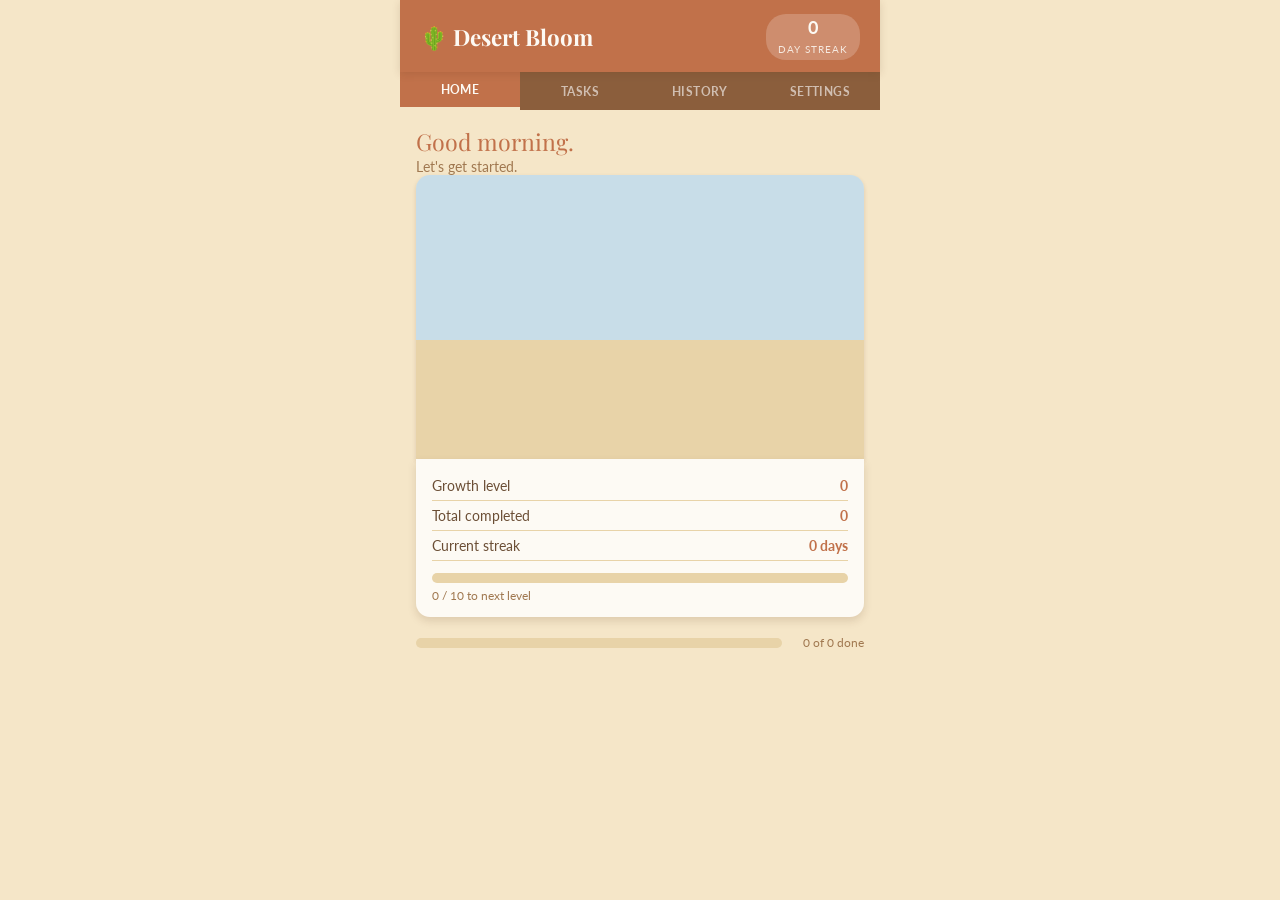
==== index.html @ 65ced4d3 "Add files via upload" ====
<!DOCTYPE html>
<html lang="en">
<head>
  <meta charset="UTF-8" />
  <meta name="viewport" content="width=device-width, initial-scale=1.0" />
  <title>Desert Bloom</title>
  <link rel="stylesheet" href="style.css" />
  <link href="https://fonts.googleapis.com/css2?family=Playfair+Display:wght@400;700&family=Lato:wght@300;400;700&display=swap" rel="stylesheet" />
</head>
<body>

  <!-- NOTIFICATION SETUP MODAL (first visit only) -->
  <div id="notif-modal" class="modal-overlay hidden">
    <div class="modal-box">
      <div class="modal-icon">🌵</div>
      <h2>Daily reminders?</h2>
      <p>Get a nudge when it's time to check in. You can change this anytime in Settings.</p>
      <div class="modal-time-row">
        <label for="modal-notif-time">Remind me at</label>
        <input type="time" id="modal-notif-time" value="08:00" />
      </div>
      <button class="btn-primary btn-full" id="notif-allow-btn">Turn on reminders</button>
      <button class="btn-ghost btn-full" id="notif-skip-btn">Skip for now</button>
    </div>
  </div>

  <!-- EDIT TASK DRAWER -->
  <div id="edit-overlay" class="modal-overlay hidden">
    <div class="modal-box">
      <h2>Edit Task</h2>
      <input type="hidden" id="edit-task-id" />
      <label class="field-label" for="edit-task-name">Task name</label>
      <input type="text" id="edit-task-name" maxlength="80" placeholder="Task name…" />
      <label class="field-label" for="edit-task-time">Time (optional)</label>
      <input type="time" id="edit-task-time" />
      <label class="field-label" for="edit-task-repeat">Repeat</label>
      <select id="edit-task-repeat">
        <option value="daily">Daily</option>
        <option value="weekly">Weekly</option>
        <option value="once">One-time</option>
      </select>
      <div class="modal-actions">
        <button class="btn-primary" id="edit-save-btn">Save</button>
        <button class="btn-ghost" id="edit-cancel-btn">Cancel</button>
        <button class="btn-danger" id="edit-delete-btn">Delete task</button>
      </div>
    </div>
  </div>

  <!-- HEADER -->
  <header class="app-header">
    <div class="header-inner">
      <h1 class="app-title">🌵 Desert Bloom</h1>
      <div class="streak-badge">
        <span id="streak-count">0</span>
        <span class="streak-label">day streak</span>
      </div>
    </div>
  </header>

  <!-- TABS -->
  <nav class="tab-bar">
    <button class="tab-btn active" data-tab="home">Home</button>
    <button class="tab-btn" data-tab="tasks">Tasks</button>
    <button class="tab-btn" data-tab="history">History</button>
    <button class="tab-btn" data-tab="settings">Settings</button>
  </nav>

  <main class="app-main">

    <!-- HOME -->
    <section id="tab-home" class="tab-panel active">
      <div class="home-greeting-block">
        <p id="greeting-text" class="home-greeting-text">Good morning.</p>
        <p class="home-subtext" id="home-subtext">Let's get started.</p>
      </div>

      <div class="desert-scene">
        <canvas id="main-cactus" width="300" height="260"></canvas>
      </div>
      <div class="desert-stats-inline">
        <div class="stat-row">
          <span class="stat-label">Growth level</span>
          <span class="stat-val" id="growth-level">0</span>
        </div>
        <div class="stat-row">
          <span class="stat-label">Total completed</span>
          <span class="stat-val" id="total-completed">0</span>
        </div>
        <div class="stat-row">
          <span class="stat-label">Current streak</span>
          <span class="stat-val" id="desert-streak">0 days</span>
        </div>
        <div class="progress-wrap">
          <div class="progress-bar-bg">
            <div class="progress-bar-fill" id="growth-bar"></div>
          </div>
          <p class="progress-label" id="progress-label">0 / 10 to next level</p>
        </div>
      </div>

      <div class="today-progress-wrap">
        <div class="today-progress-bar-bg">
          <div class="today-progress-bar-fill" id="today-progress-fill"></div>
        </div>
        <span class="today-progress-label" id="today-progress-label">0 of 0 done</span>
      </div>
      <ul id="home-task-list" class="checklist"></ul>
      <div id="all-done-banner" class="all-done-banner hidden">
        <span class="all-done-icon">🌸</span>
        <p class="all-done-text">All done for today!</p>
        <p class="all-done-sub">Your cactus is happy.</p>
      </div>
    </section>

    <!-- TASKS -->
    <section id="tab-tasks" class="tab-panel">
      <div class="add-task-form">
        <h2 class="section-title">Add a Task</h2>
        <input type="text" id="task-name-input" placeholder="Task name…" maxlength="80" />
        <div class="form-row">
          <input type="time" id="task-time-input" />
          <select id="task-repeat-input">
            <option value="daily">Daily</option>
            <option value="weekly">Weekly</option>
            <option value="once">One-time</option>
          </select>
        </div>
        <button class="btn-primary btn-full" id="add-task-btn">+ Add Task</button>
      </div>
      <h2 class="section-title">All Tasks <span class="section-hint">Tap a task to edit it</span></h2>
      <ul id="all-task-list" class="task-list"></ul>
    </section>

    <!-- HISTORY -->
    <section id="tab-history" class="tab-panel">
      <div class="section-header-row">
        <h2 class="section-title" style="margin:0;">Completion History</h2>
        <button class="btn-ghost btn-sm" id="clear-history-btn">Clear all</button>
      </div>
      <p class="history-note">Most recent first. Tap an entry to remove it.</p>
      <ul id="history-list" class="history-list"></ul>
    </section>

    <!-- SETTINGS -->
    <section id="tab-settings" class="tab-panel">

      <h2 class="section-title">Reminders</h2>
      <div class="settings-card">
        <div class="settings-row">
          <div>
            <div class="settings-label">Daily reminder</div>
            <div class="settings-hint" id="notif-status-text">Not set up</div>
          </div>
          <label class="toggle">
            <input type="checkbox" id="notif-toggle" />
            <span class="toggle-slider"></span>
          </label>
        </div>
        <div class="settings-row" id="notif-time-row" style="display:none;">
          <label class="settings-label" for="notif-time-input">Reminder time</label>
          <input type="time" id="notif-time-input" value="08:00" class="time-input-small" />
        </div>
        <button class="btn-secondary btn-full" id="test-notif-btn" style="display:none;">Send a test notification</button>
      </div>

      <h2 class="section-title">Data</h2>
      <div class="settings-card">
        <button class="btn-danger btn-full" id="reset-btn">Reset all data</button>
        <p class="settings-hint" style="margin-top:8px;">Clears all tasks, history, and your streak. Can't be undone.</p>
      </div>

    </section>

  </main>

  <div id="toast" class="toast hidden"></div>
  <script src="app.js"></script>
</body>
</html>
---- style.css ----
/* =============================================
   DESERT BLOOM — style.css
   ============================================= */

:root {
  --sand:        #F5E6C8;
  --sand-dark:   #E8D3A8;
  --terra:       #C1714A;
  --terra-light: #D9906A;
  --clay:        #8B5E3C;
  --sage:        #7A9E7E;
  --sage-dark:   #4E7A52;
  --sky:         #C8DDE8;
  --sky-dark:    #A3C0D0;
  --text-dark:   #3A2A1A;
  --text-mid:    #6B4E35;
  --text-light:  #A07850;
  --white:       #FDFAF4;
  --shadow:      rgba(90, 50, 20, 0.15);
  --radius:      14px;
  --radius-sm:   8px;
  --font-display: 'Playfair Display', Georgia, serif;
  --font-body:    'Lato', sans-serif;
}

*, *::before, *::after { box-sizing: border-box; margin: 0; padding: 0; }
html { font-size: 16px; }
body {
  font-family: var(--font-body);
  background: var(--sand);
  color: var(--text-dark);
  min-height: 100vh;
  max-width: 480px;
  margin: 0 auto;
}

/* ── MODAL / DRAWER OVERLAY ── */
.modal-overlay {
  position: fixed;
  inset: 0;
  background: rgba(58, 42, 26, 0.55);
  z-index: 500;
  display: flex;
  align-items: center;
  justify-content: center;
  padding: 24px;
}
.modal-overlay.hidden { display: none; }
.modal-box {
  background: var(--white);
  border-radius: var(--radius);
  padding: 24px 20px;
  max-width: 380px;
  width: 100%;
  box-shadow: 0 8px 32px rgba(90,50,20,0.25);
}
.modal-box h2 {
  font-family: var(--font-display);
  font-size: 1.2rem;
  color: var(--clay);
  margin-bottom: 16px;
  text-align: center;
}
.modal-icon { font-size: 2.4rem; margin-bottom: 10px; text-align: center; }
.modal-box > p {
  font-size: 0.88rem;
  color: var(--text-mid);
  margin-bottom: 18px;
  line-height: 1.5;
  text-align: center;
}
.modal-time-row {
  display: flex;
  align-items: center;
  justify-content: center;
  gap: 12px;
  margin-bottom: 18px;
}
.modal-time-row label { font-size: 0.9rem; color: var(--text-mid); }
.modal-time-row input[type="time"],
.modal-box input[type="text"],
.modal-box input[type="time"],
.modal-box select {
  width: 100%;
  padding: 10px 12px;
  border: 1.5px solid var(--sand-dark);
  border-radius: var(--radius-sm);
  font-family: var(--font-body);
  font-size: 0.95rem;
  background: var(--sand);
  color: var(--text-dark);
  outline: none;
  margin-bottom: 12px;
  display: block;
}
.modal-time-row input[type="time"] {
  width: auto;
  margin-bottom: 0;
  display: inline-block;
}
.modal-box input:focus,
.modal-box select:focus { border-color: var(--terra); }

.field-label {
  display: block;
  font-size: 0.78rem;
  font-weight: 700;
  color: var(--text-mid);
  text-transform: uppercase;
  letter-spacing: 0.5px;
  margin-bottom: 4px;
}
.modal-actions {
  display: flex;
  flex-direction: column;
  gap: 8px;
  margin-top: 4px;
}

/* ── HEADER ── */
.app-header {
  background: var(--terra);
  color: var(--white);
  padding: 14px 20px 12px;
  position: sticky;
  top: 0;
  z-index: 100;
  box-shadow: 0 2px 8px var(--shadow);
}
.header-inner { display: flex; justify-content: space-between; align-items: center; }
.app-title { font-family: var(--font-display); font-size: 1.4rem; font-weight: 700; }
.streak-badge {
  background: rgba(255,255,255,0.2);
  border-radius: 20px;
  padding: 4px 12px;
  text-align: center;
  min-width: 68px;
}
#streak-count { font-size: 1.1rem; font-weight: 700; display: block; line-height: 1.1; }
.streak-label { font-size: 0.62rem; text-transform: uppercase; letter-spacing: 1px; opacity: 0.85; }

/* ── TAB BAR ── */
.tab-bar {
  display: flex;
  background: var(--clay);
  position: sticky;
  top: 58px;
  z-index: 99;
}
.tab-btn {
  flex: 1;
  border: none;
  background: transparent;
  color: rgba(255,255,255,0.6);
  font-family: var(--font-body);
  font-size: 0.75rem;
  font-weight: 700;
  letter-spacing: 0.4px;
  padding: 10px 4px;
  cursor: pointer;
  transition: all 0.15s;
  text-transform: uppercase;
}
.tab-btn.active { color: var(--white); background: var(--terra); border-bottom: 3px solid var(--sand); }

/* ── MAIN ── */
.app-main { padding: 18px 16px 80px; }
.tab-panel { display: none; }
.tab-panel.active { display: block; animation: fadeIn 0.2s ease; }
@keyframes fadeIn { from { opacity: 0; transform: translateY(5px); } to { opacity: 1; transform: none; } }

/* ── SECTION TITLES ── */
.section-title {
  font-family: var(--font-display);
  font-size: 1.1rem;
  color: var(--clay);
  margin-bottom: 12px;
  margin-top: 22px;
}
.section-title:first-child { margin-top: 0; }
.section-hint {
  font-family: var(--font-body);
  font-size: 0.72rem;
  color: var(--text-light);
  font-weight: 400;
  margin-left: 6px;
  font-style: italic;
}
.section-header-row {
  display: flex;
  justify-content: space-between;
  align-items: center;
  margin-bottom: 6px;
  margin-top: 0;
}

/* ── HOME ── */
.home-top-row {
  display: flex;
  justify-content: space-between;
  align-items: center;
  margin-bottom: 16px;
}
.home-greeting-text {
  font-family: var(--font-display);
  font-size: 1.45rem;
  color: var(--terra);
  line-height: 1.2;
}
.home-subtext { font-size: 0.85rem; color: var(--text-light); margin-top: 3px; }

/* ── TODAY PROGRESS BAR ── */
.today-progress-wrap {
  display: flex;
  align-items: center;
  gap: 10px;
  margin-bottom: 18px;
}
.today-progress-bar-bg {
  flex: 1;
  height: 10px;
  background: var(--sand-dark);
  border-radius: 5px;
  overflow: hidden;
}
.today-progress-bar-fill {
  height: 100%;
  background: linear-gradient(90deg, var(--sage), var(--terra-light));
  border-radius: 5px;
  width: 0%;
  transition: width 0.4s ease;
}
.today-progress-label {
  font-size: 0.75rem;
  color: var(--text-light);
  white-space: nowrap;
  min-width: 72px;
  text-align: right;
}

/* ── CHECKLIST (Home) ── */
.checklist {
  list-style: none;
  display: flex;
  flex-direction: column;
  gap: 8px;
  margin-bottom: 16px;
}
.checklist-item {
  background: var(--white);
  border-radius: var(--radius);
  padding: 14px 16px;
  box-shadow: 0 2px 6px var(--shadow);
  display: flex;
  align-items: center;
  gap: 14px;
  border-left: 4px solid var(--sand-dark);
  -webkit-tap-highlight-color: transparent;
  user-select: none;
}
.checklist-item.done { opacity: 0.5; border-left-color: var(--sage); }
.checklist-item.snoozed { border-left-color: var(--sky-dark); opacity: 0.7; }
.check-circle {
  width: 28px;
  height: 28px;
  border-radius: 50%;
  border: 2.5px solid var(--sand-dark);
  flex-shrink: 0;
  display: flex;
  align-items: center;
  justify-content: center;
  transition: background 0.15s, border-color 0.15s;
  cursor: pointer;
}
.checklist-item.done .check-circle { background: var(--sage); border-color: var(--sage); color: white; }
.checklist-item.done .check-circle::after { content: '✓'; font-size: 0.85rem; }
.check-info { flex: 1; min-width: 0; cursor: pointer; }
.check-name {
  font-weight: 700;
  font-size: 0.95rem;
  color: var(--text-dark);
  white-space: nowrap;
  overflow: hidden;
  text-overflow: ellipsis;
}
.checklist-item.done .check-name { text-decoration: line-through; }
.check-meta { font-size: 0.72rem; color: var(--text-light); margin-top: 2px; }
.checklist-btns {
  display: flex;
  flex-direction: column;
  gap: 5px;
  flex-shrink: 0;
}
.snooze-btn {
  border: none;
  background: var(--sky);
  color: var(--text-dark);
  border-radius: 20px;
  padding: 5px 11px;
  font-size: 0.72rem;
  font-weight: 700;
  cursor: pointer;
  white-space: nowrap;
}
.skip-btn {
  border: none;
  background: var(--sand-dark);
  color: var(--text-mid);
  border-radius: 20px;
  padding: 5px 11px;
  font-size: 0.72rem;
  font-weight: 700;
  cursor: pointer;
  white-space: nowrap;
}
.skip-btn:hover { background: #d9c090; }
.checklist-item.snoozed .snooze-btn { background: var(--sand-dark); color: var(--text-mid); }

/* ── ALL DONE BANNER ── */
.all-done-banner { text-align: center; padding: 32px 16px; animation: popIn 0.35s ease; }
.all-done-banner.hidden { display: none; }
@keyframes popIn { from { transform: scale(0.85); opacity: 0; } to { transform: none; opacity: 1; } }
.all-done-icon { font-size: 2.8rem; display: block; margin-bottom: 8px; }
.all-done-text { font-family: var(--font-display); font-size: 1.3rem; color: var(--terra); }
.all-done-sub { font-size: 0.85rem; color: var(--text-light); margin-top: 4px; }

/* ── TASK LIST (Tasks tab) ── */
.task-list { list-style: none; display: flex; flex-direction: column; gap: 10px; }
.task-item {
  background: var(--white);
  border-radius: var(--radius);
  padding: 13px 14px;
  box-shadow: 0 2px 6px var(--shadow);
  display: flex;
  align-items: center;
  gap: 12px;
  border-left: 4px solid var(--sand-dark);
  cursor: pointer;
  transition: transform 0.12s;
  -webkit-tap-highlight-color: transparent;
}
.task-item:active { transform: scale(0.98); }
.task-item.done { opacity: 0.5; border-left-color: var(--sage); }
.task-item.snoozed { border-left-color: var(--sky-dark); opacity: 0.7; }
.task-info { flex: 1; min-width: 0; }
.task-name {
  font-weight: 700;
  font-size: 0.92rem;
  white-space: nowrap;
  overflow: hidden;
  text-overflow: ellipsis;
}
.task-item.done .task-name { text-decoration: line-through; }
.task-meta { font-size: 0.72rem; color: var(--text-light); margin-top: 2px; }
.task-edit-hint {
  font-size: 0.7rem;
  color: var(--text-light);
  flex-shrink: 0;
  padding: 4px 8px;
  background: var(--sand);
  border-radius: 20px;
}

/* ── ADD TASK FORM ── */
.add-task-form {
  background: var(--white);
  border-radius: var(--radius);
  padding: 16px;
  box-shadow: 0 2px 8px var(--shadow);
  margin-bottom: 24px;
}
.add-task-form .section-title { margin-top: 0; }
.add-task-form input[type="text"] {
  width: 100%;
  padding: 10px 12px;
  border: 1.5px solid var(--sand-dark);
  border-radius: var(--radius-sm);
  font-family: var(--font-body);
  font-size: 0.95rem;
  color: var(--text-dark);
  background: var(--sand);
  margin-bottom: 10px;
  outline: none;
}
.add-task-form input:focus, .add-task-form select:focus { border-color: var(--terra); }
.form-row { display: flex; gap: 8px; margin-bottom: 10px; }
.form-row input[type="time"],
.form-row select {
  flex: 1;
  padding: 9px 10px;
  border: 1.5px solid var(--sand-dark);
  border-radius: var(--radius-sm);
  font-family: var(--font-body);
  font-size: 0.88rem;
  color: var(--text-dark);
  background: var(--sand);
  outline: none;
}

/* ── BUTTONS ── */
.btn-primary {
  background: var(--terra);
  color: var(--white);
  border: none;
  border-radius: var(--radius-sm);
  padding: 12px 20px;
  font-family: var(--font-body);
  font-size: 0.92rem;
  font-weight: 700;
  cursor: pointer;
  transition: background 0.15s;
  text-align: center;
}
.btn-primary:hover { background: var(--terra-light); }
.btn-secondary {
  background: var(--sand-dark);
  color: var(--text-dark);
  border: none;
  border-radius: var(--radius-sm);
  padding: 10px 16px;
  font-family: var(--font-body);
  font-size: 0.88rem;
  font-weight: 700;
  cursor: pointer;
}
.btn-ghost {
  background: transparent;
  color: var(--text-mid);
  border: 1.5px solid var(--sand-dark);
  border-radius: var(--radius-sm);
  padding: 10px 16px;
  font-family: var(--font-body);
  font-size: 0.88rem;
  cursor: pointer;
  text-align: center;
}
.btn-ghost:hover { background: var(--sand-dark); }
.btn-sm { padding: 6px 12px; font-size: 0.78rem; }
.btn-danger {
  background: #c0392b;
  color: white;
  border: none;
  border-radius: var(--radius-sm);
  padding: 11px 16px;
  font-family: var(--font-body);
  font-size: 0.88rem;
  font-weight: 700;
  cursor: pointer;
  text-align: center;
}
.btn-full { display: block; width: 100%; margin-bottom: 0; }

/* ── HISTORY ── */
.history-note { font-size: 0.82rem; color: var(--text-light); margin-bottom: 12px; margin-top: 6px; }
.history-list { list-style: none; display: flex; flex-direction: column; gap: 8px; }
.history-item {
  background: var(--white);
  border-radius: var(--radius-sm);
  padding: 10px 14px;
  box-shadow: 0 1px 4px var(--shadow);
  display: flex;
  justify-content: space-between;
  align-items: center;
  cursor: pointer;
  transition: background 0.15s, transform 0.12s;
  -webkit-tap-highlight-color: transparent;
}
.history-item:hover { background: #fef5e8; }
.history-item:active { transform: scale(0.98); }
.history-name { font-size: 0.9rem; font-weight: 700; }
.history-time { font-size: 0.73rem; color: var(--text-light); margin-top: 2px; }
.history-right { display: flex; align-items: center; gap: 8px; flex-shrink: 0; }
.history-badge {
  font-size: 0.65rem;
  font-weight: 700;
  text-transform: uppercase;
  letter-spacing: 0.5px;
  padding: 3px 8px;
  border-radius: 20px;
  background: var(--sage);
  color: var(--white);
}
.history-delete-hint {
  font-size: 0.7rem;
  color: var(--text-light);
  padding: 3px 7px;
  background: var(--sand);
  border-radius: 20px;
}

/* ── SETTINGS ── */
.settings-card {
  background: var(--white);
  border-radius: var(--radius);
  padding: 16px;
  box-shadow: 0 2px 8px var(--shadow);
  margin-bottom: 8px;
}
.settings-row {
  display: flex;
  justify-content: space-between;
  align-items: center;
  padding: 6px 0;
  gap: 12px;
}
.settings-label { font-weight: 700; font-size: 0.9rem; color: var(--text-dark); }
.settings-hint { font-size: 0.78rem; color: var(--text-light); margin-top: 2px; }

/* Toggle */
.toggle { position: relative; display: inline-block; width: 44px; height: 24px; flex-shrink: 0; }
.toggle input { opacity: 0; width: 0; height: 0; }
.toggle-slider {
  position: absolute;
  inset: 0;
  background: var(--sand-dark);
  border-radius: 24px;
  cursor: pointer;
  transition: background 0.2s;
}
.toggle-slider::before {
  content: '';
  position: absolute;
  width: 18px; height: 18px;
  border-radius: 50%;
  background: white;
  top: 3px; left: 3px;
  transition: transform 0.2s;
  box-shadow: 0 1px 3px rgba(0,0,0,0.2);
}
.toggle input:checked + .toggle-slider { background: var(--sage); }
.toggle input:checked + .toggle-slider::before { transform: translateX(20px); }

.time-input-small {
  padding: 7px 10px;
  border: 1.5px solid var(--sand-dark);
  border-radius: var(--radius-sm);
  font-family: var(--font-body);
  font-size: 0.9rem;
  background: var(--sand);
  color: var(--text-dark);
  outline: none;
}
.time-input-small:focus { border-color: var(--terra); }

/* ── DESERT SCENE ── */
.desert-scene {
  display: flex;
  justify-content: center;
  background: linear-gradient(180deg, var(--sky) 0%, var(--sky) 58%, var(--sand-dark) 58%);
  border-radius: var(--radius) var(--radius) 0 0;
  padding: 12px;
  margin-bottom: 0;
  box-shadow: 0 2px 4px var(--shadow);
  min-height: 180px;
  align-items: flex-end;
}
.desert-stats .stat-row {
  display: flex;
  justify-content: space-between;
  padding: 8px 0;
  border-bottom: 1px solid var(--sand-dark);
  font-size: 0.9rem;
}
.desert-stats .stat-row:last-of-type { border-bottom: none; }
.stat-label { color: var(--text-mid); }
.stat-val { font-weight: 700; color: var(--terra); }
.progress-wrap { margin-top: 12px; }
.progress-bar-bg { height: 10px; background: var(--sand-dark); border-radius: 5px; overflow: hidden; }
.progress-bar-fill {
  height: 100%;
  background: linear-gradient(90deg, var(--sage), var(--terra-light));
  border-radius: 5px;
  width: 0%;
  transition: width 0.5s ease;
}
.progress-label { font-size: 0.74rem; color: var(--text-light); margin-top: 5px; }


/* ── DESERT STATS INLINE (Home tab) ── */
.desert-stats-inline {
  background: var(--white);
  border-radius: 0 0 var(--radius) var(--radius);
  padding: 12px 16px 14px;
  box-shadow: 0 4px 8px var(--shadow);
  margin-bottom: 18px;
}
.desert-stats-inline .stat-row {
  display: flex;
  justify-content: space-between;
  padding: 6px 0;
  border-bottom: 1px solid var(--sand-dark);
  font-size: 0.88rem;
}
.desert-stats-inline .stat-row:last-of-type { border-bottom: none; }

/* ── TOAST ── */
.toast {
  position: fixed;
  bottom: 24px;
  left: 50%;
  transform: translateX(-50%);
  background: var(--clay);
  color: var(--white);
  padding: 10px 22px;
  border-radius: 24px;
  font-size: 0.88rem;
  font-weight: 700;
  z-index: 999;
  box-shadow: 0 4px 16px var(--shadow);
  transition: opacity 0.3s;
  white-space: nowrap;
}
.toast.hidden { opacity: 0; pointer-events: none; }

/* ── EMPTY STATE ── */
.empty-state {
  text-align: center;
  color: var(--text-light);
  font-size: 0.88rem;
  padding: 24px 0;
  font-style: italic;
}

::-webkit-scrollbar { width: 4px; }
::-webkit-scrollbar-track { background: var(--sand); }
::-webkit-scrollbar-thumb { background: var(--terra-light); border-radius: 2px; }
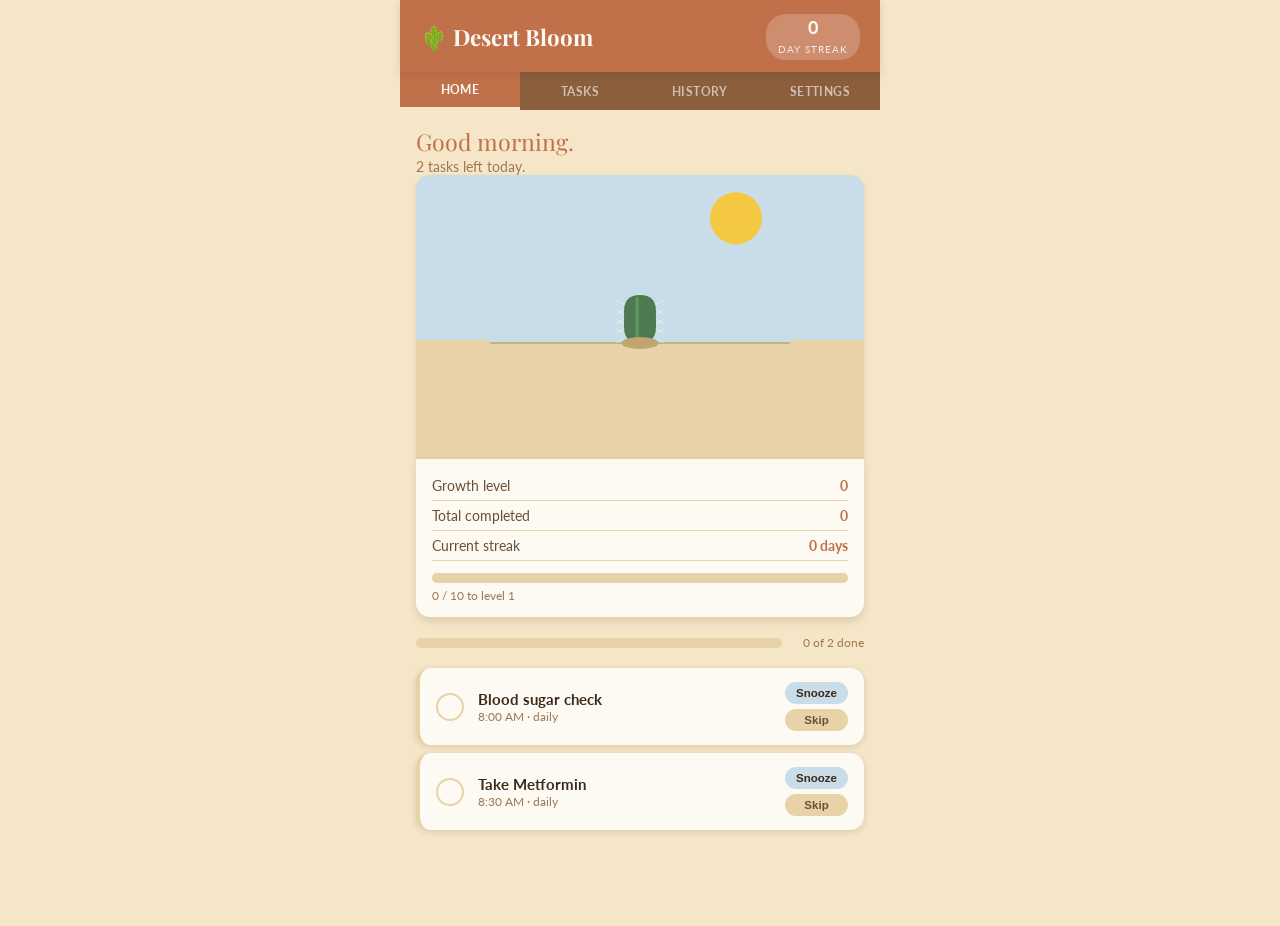
==== commit 8ce0f80f: "Add files via upload" ====
--- a/index.html
+++ b/index.html
@@ -21,6 +21,25 @@
       </div>
       <button class="btn-primary btn-full" id="notif-allow-btn">Turn on reminders</button>
       <button class="btn-ghost btn-full" id="notif-skip-btn">Skip for now</button>
+    </div>
+  </div>
+
+  <!-- BLOOD SUGAR READING MODAL -->
+  <div id="bs-modal" class="modal-overlay hidden">
+    <div class="modal-box">
+      <div class="modal-icon">🩸</div>
+      <h2>Log your reading</h2>
+      <p>Enter your blood sugar level in mg/dL.</p>
+      <input type="hidden" id="bs-task-id" />
+      <div class="bs-input-wrap">
+        <input type="number" id="bs-value-input" min="20" max="600" step="1" placeholder="e.g. 120" />
+        <span class="bs-unit">mg/dL</span>
+      </div>
+      <div class="bs-range-hint">Target range: 70–180 mg/dL</div>
+      <div class="modal-actions">
+        <button class="btn-primary" id="bs-confirm-btn">Log & complete</button>
+        <button class="btn-ghost" id="bs-skip-btn">Complete without logging</button>
+      </div>
     </div>
   </div>
 
@@ -39,6 +58,10 @@
         <option value="weekly">Weekly</option>
         <option value="once">One-time</option>
       </select>
+      <label class="bs-check-label">
+        <input type="checkbox" id="edit-bs-toggle" />
+        <span>Track as blood sugar check 🩸</span>
+      </label>
       <div class="modal-actions">
         <button class="btn-primary" id="edit-save-btn">Save</button>
         <button class="btn-ghost" id="edit-cancel-btn">Cancel</button>
@@ -134,7 +157,27 @@
 
     <!-- HISTORY -->
     <section id="tab-history" class="tab-panel">
-      <div class="section-header-row">
+
+      <!-- BLOOD SUGAR GRAPH CARD -->
+      <h2 class="section-title">Blood Sugar</h2>
+      <div class="bs-graph-card">
+        <div id="bs-summary" class="bs-summary"></div>
+        <div class="bs-period-toggle">
+          <button class="bs-period-btn" data-period="day">Day</button>
+          <button class="bs-period-btn active" data-period="week">Week</button>
+          <button class="bs-period-btn" data-period="month">Month</button>
+        </div>
+        <canvas id="bs-graph-canvas"></canvas>
+        <p id="bs-no-data" class="bs-no-data hidden">No readings yet for this period.<br>Complete a blood sugar check to start tracking.</p>
+        <div class="bs-legend">
+          <span class="bs-legend-item"><span class="bs-dot" style="background:#4E7A52"></span>In range (70–180)</span>
+          <span class="bs-legend-item"><span class="bs-dot" style="background:#e67e22"></span>Low (&lt;70)</span>
+          <span class="bs-legend-item"><span class="bs-dot" style="background:#c0392b"></span>High (&gt;180)</span>
+        </div>
+      </div>
+
+      <!-- COMPLETION HISTORY -->
+      <div class="section-header-row" style="margin-top:24px;">
         <h2 class="section-title" style="margin:0;">Completion History</h2>
         <button class="btn-ghost btn-sm" id="clear-history-btn">Clear all</button>
       </div>
@@ -167,7 +210,7 @@
       <h2 class="section-title">Data</h2>
       <div class="settings-card">
         <button class="btn-danger btn-full" id="reset-btn">Reset all data</button>
-        <p class="settings-hint" style="margin-top:8px;">Clears all tasks, history, and your streak. Can't be undone.</p>
+        <p class="settings-hint" style="margin-top:8px;">Clears all tasks, history, blood sugar data, and your streak. Can't be undone.</p>
       </div>
 
     </section>
--- a/style.css
+++ b/style.css
@@ -624,3 +624,182 @@
 ::-webkit-scrollbar { width: 4px; }
 ::-webkit-scrollbar-track { background: var(--sand); }
 ::-webkit-scrollbar-thumb { background: var(--terra-light); border-radius: 2px; }
+
+
+/* =============================================
+   BLOOD SUGAR GRAPH
+   ============================================= */
+
+/* ── BS INPUT MODAL ── */
+.bs-input-wrap {
+  display: flex;
+  align-items: center;
+  gap: 10px;
+  margin-bottom: 6px;
+}
+.bs-input-wrap input[type="number"] {
+  flex: 1;
+  padding: 12px 14px;
+  border: 2px solid var(--sand-dark);
+  border-radius: var(--radius-sm);
+  font-family: var(--font-body);
+  font-size: 1.3rem;
+  font-weight: 700;
+  background: var(--sand);
+  color: var(--text-dark);
+  outline: none;
+  text-align: center;
+  margin-bottom: 0;
+  width: auto;
+}
+.bs-input-wrap input[type="number"]:focus { border-color: var(--terra); }
+.bs-unit {
+  font-size: 0.88rem;
+  color: var(--text-light);
+  font-weight: 700;
+  flex-shrink: 0;
+}
+.bs-range-hint {
+  font-size: 0.78rem;
+  color: var(--text-light);
+  text-align: center;
+  margin-bottom: 16px;
+}
+
+/* ── BS GRAPH CARD ── */
+.bs-graph-card {
+  background: var(--white);
+  border-radius: var(--radius);
+  padding: 16px;
+  box-shadow: 0 2px 8px var(--shadow);
+  margin-bottom: 8px;
+}
+
+/* ── BS SUMMARY ROW ── */
+.bs-summary {
+  display: flex;
+  gap: 12px;
+  margin-bottom: 14px;
+}
+.bs-stat {
+  flex: 1;
+  background: var(--sand);
+  border-radius: var(--radius-sm);
+  padding: 10px 12px;
+  display: flex;
+  flex-direction: column;
+  gap: 3px;
+}
+.bs-stat-label {
+  font-size: 0.7rem;
+  color: var(--text-light);
+  text-transform: uppercase;
+  letter-spacing: 0.4px;
+  font-weight: 700;
+}
+.bs-stat-val {
+  font-size: 1rem;
+  font-weight: 700;
+  line-height: 1.1;
+}
+.bs-stat-tag {
+  font-size: 0.68rem;
+  font-weight: 700;
+  padding: 2px 7px;
+  border-radius: 10px;
+  align-self: flex-start;
+  margin-top: 2px;
+}
+
+/* ── PERIOD TOGGLE ── */
+.bs-period-toggle {
+  display: flex;
+  gap: 6px;
+  margin-bottom: 12px;
+}
+.bs-period-btn {
+  flex: 1;
+  padding: 7px 0;
+  border: 1.5px solid var(--sand-dark);
+  border-radius: var(--radius-sm);
+  background: transparent;
+  color: var(--text-mid);
+  font-family: var(--font-body);
+  font-size: 0.8rem;
+  font-weight: 700;
+  cursor: pointer;
+  transition: all 0.15s;
+}
+.bs-period-btn.active {
+  background: var(--terra);
+  border-color: var(--terra);
+  color: var(--white);
+}
+.bs-period-btn:not(.active):hover {
+  background: var(--sand-dark);
+}
+
+/* ── GRAPH CANVAS ── */
+#bs-graph-canvas {
+  display: block;
+  width: 100%;
+  border-radius: var(--radius-sm);
+}
+
+/* ── NO DATA STATE ── */
+.bs-no-data {
+  text-align: center;
+  font-size: 0.83rem;
+  color: var(--text-light);
+  font-style: italic;
+  padding: 20px 0 8px;
+  line-height: 1.6;
+}
+.bs-no-data.hidden { display: none; }
+
+/* ── LEGEND ── */
+.bs-legend {
+  display: flex;
+  gap: 14px;
+  flex-wrap: wrap;
+  margin-top: 10px;
+  padding-top: 10px;
+  border-top: 1px solid var(--sand-dark);
+}
+.bs-legend-item {
+  display: flex;
+  align-items: center;
+  gap: 5px;
+  font-size: 0.72rem;
+  color: var(--text-mid);
+}
+.bs-dot {
+  width: 9px;
+  height: 9px;
+  border-radius: 50%;
+  flex-shrink: 0;
+}
+
+/* ── BS TOGGLE IN EDIT DRAWER ── */
+.bs-check-label {
+  display: flex;
+  align-items: center;
+  gap: 10px;
+  padding: 10px 12px;
+  background: var(--sand);
+  border-radius: var(--radius-sm);
+  border: 1.5px solid var(--sand-dark);
+  cursor: pointer;
+  margin-bottom: 12px;
+  font-size: 0.88rem;
+  color: var(--text-mid);
+  user-select: none;
+}
+.bs-check-label input[type="checkbox"] {
+  width: 16px;
+  height: 16px;
+  accent-color: var(--terra);
+  cursor: pointer;
+  margin: 0;
+  flex-shrink: 0;
+}
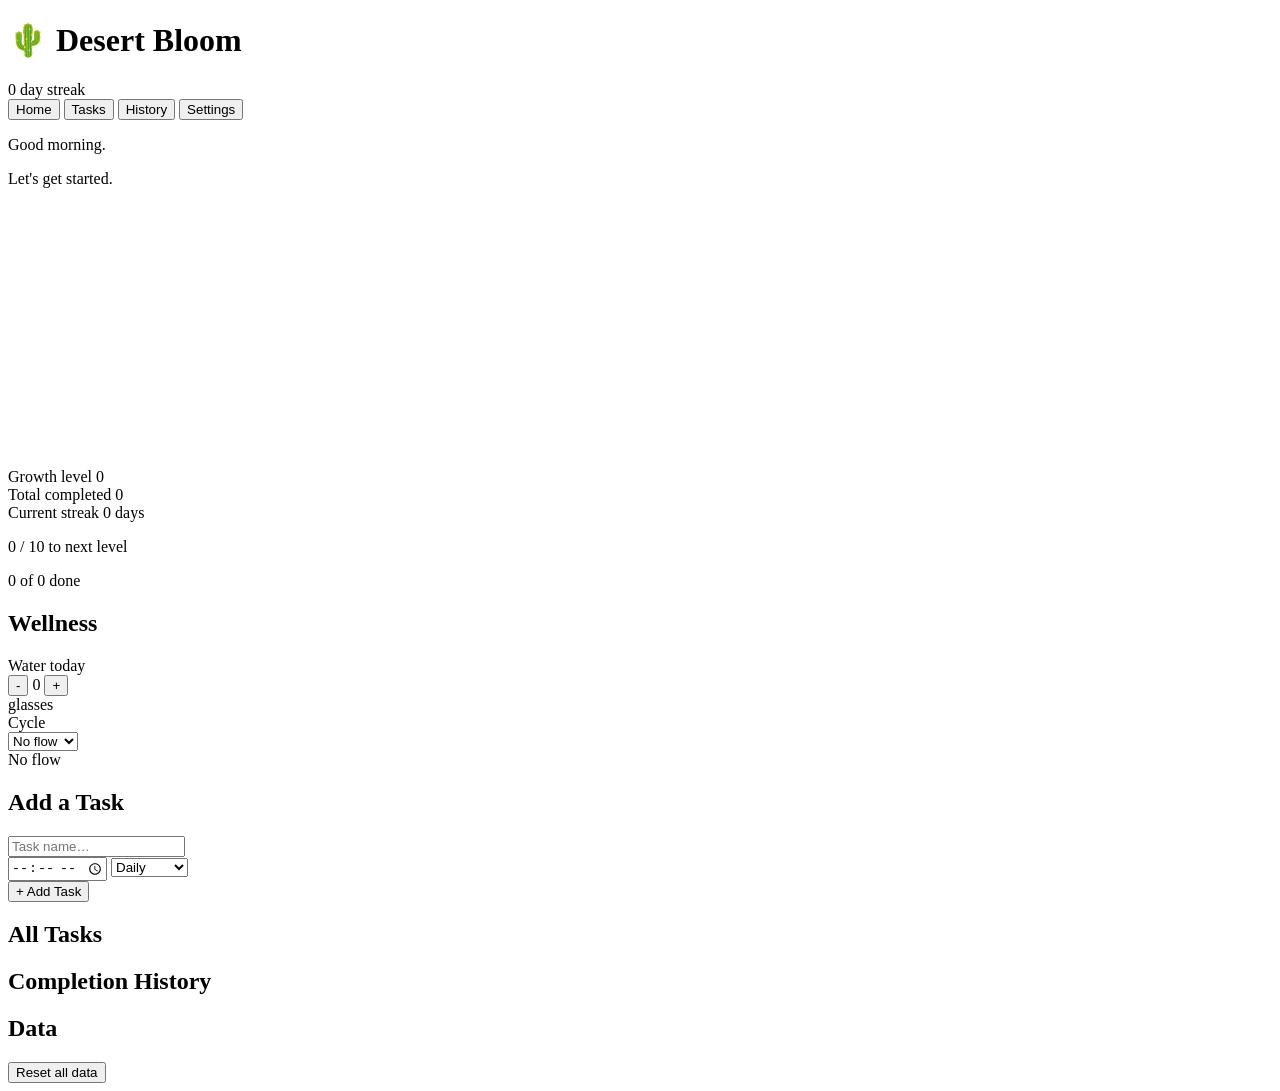
==== commit e7db370f: "Add files via upload" ====
--- a/index.html
+++ b/index.html
@@ -1,223 +1,229 @@
 <!DOCTYPE html>
 <html lang="en">
 <head>
-  <meta charset="UTF-8" />
-  <meta name="viewport" content="width=device-width, initial-scale=1.0" />
-  <title>Desert Bloom</title>
-  <link rel="stylesheet" href="style.css" />
-  <link href="https://fonts.googleapis.com/css2?family=Playfair+Display:wght@400;700&family=Lato:wght@300;400;700&display=swap" rel="stylesheet" />
+<meta charset="UTF-8">
+<meta name="viewport" content="width=device-width, initial-scale=1.0">
+<title>Desert Bloom</title>
+
+<link rel="stylesheet" href="style.css">
+
+<link href="https://fonts.googleapis.com/css2?family=Playfair+Display:wght@400;700&family=Lato:wght@300;400;700&display=swap" rel="stylesheet">
+
 </head>
 <body>
 
-  <!-- NOTIFICATION SETUP MODAL (first visit only) -->
-  <div id="notif-modal" class="modal-overlay hidden">
-    <div class="modal-box">
-      <div class="modal-icon">🌵</div>
-      <h2>Daily reminders?</h2>
-      <p>Get a nudge when it's time to check in. You can change this anytime in Settings.</p>
-      <div class="modal-time-row">
-        <label for="modal-notif-time">Remind me at</label>
-        <input type="time" id="modal-notif-time" value="08:00" />
-      </div>
-      <button class="btn-primary btn-full" id="notif-allow-btn">Turn on reminders</button>
-      <button class="btn-ghost btn-full" id="notif-skip-btn">Skip for now</button>
-    </div>
-  </div>
-
-  <!-- BLOOD SUGAR READING MODAL -->
-  <div id="bs-modal" class="modal-overlay hidden">
-    <div class="modal-box">
-      <div class="modal-icon">🩸</div>
-      <h2>Log your reading</h2>
-      <p>Enter your blood sugar level in mg/dL.</p>
-      <input type="hidden" id="bs-task-id" />
-      <div class="bs-input-wrap">
-        <input type="number" id="bs-value-input" min="20" max="600" step="1" placeholder="e.g. 120" />
-        <span class="bs-unit">mg/dL</span>
-      </div>
-      <div class="bs-range-hint">Target range: 70–180 mg/dL</div>
-      <div class="modal-actions">
-        <button class="btn-primary" id="bs-confirm-btn">Log & complete</button>
-        <button class="btn-ghost" id="bs-skip-btn">Complete without logging</button>
-      </div>
-    </div>
-  </div>
-
-  <!-- EDIT TASK DRAWER -->
-  <div id="edit-overlay" class="modal-overlay hidden">
-    <div class="modal-box">
-      <h2>Edit Task</h2>
-      <input type="hidden" id="edit-task-id" />
-      <label class="field-label" for="edit-task-name">Task name</label>
-      <input type="text" id="edit-task-name" maxlength="80" placeholder="Task name…" />
-      <label class="field-label" for="edit-task-time">Time (optional)</label>
-      <input type="time" id="edit-task-time" />
-      <label class="field-label" for="edit-task-repeat">Repeat</label>
-      <select id="edit-task-repeat">
-        <option value="daily">Daily</option>
-        <option value="weekly">Weekly</option>
-        <option value="once">One-time</option>
-      </select>
-      <label class="bs-check-label">
-        <input type="checkbox" id="edit-bs-toggle" />
-        <span>Track as blood sugar check 🩸</span>
-      </label>
-      <div class="modal-actions">
-        <button class="btn-primary" id="edit-save-btn">Save</button>
-        <button class="btn-ghost" id="edit-cancel-btn">Cancel</button>
-        <button class="btn-danger" id="edit-delete-btn">Delete task</button>
-      </div>
-    </div>
-  </div>
-
-  <!-- HEADER -->
-  <header class="app-header">
-    <div class="header-inner">
-      <h1 class="app-title">🌵 Desert Bloom</h1>
-      <div class="streak-badge">
-        <span id="streak-count">0</span>
-        <span class="streak-label">day streak</span>
-      </div>
-    </div>
-  </header>
-
-  <!-- TABS -->
-  <nav class="tab-bar">
-    <button class="tab-btn active" data-tab="home">Home</button>
-    <button class="tab-btn" data-tab="tasks">Tasks</button>
-    <button class="tab-btn" data-tab="history">History</button>
-    <button class="tab-btn" data-tab="settings">Settings</button>
-  </nav>
-
-  <main class="app-main">
-
-    <!-- HOME -->
-    <section id="tab-home" class="tab-panel active">
-      <div class="home-greeting-block">
-        <p id="greeting-text" class="home-greeting-text">Good morning.</p>
-        <p class="home-subtext" id="home-subtext">Let's get started.</p>
-      </div>
-
-      <div class="desert-scene">
-        <canvas id="main-cactus" width="300" height="260"></canvas>
-      </div>
-      <div class="desert-stats-inline">
-        <div class="stat-row">
-          <span class="stat-label">Growth level</span>
-          <span class="stat-val" id="growth-level">0</span>
-        </div>
-        <div class="stat-row">
-          <span class="stat-label">Total completed</span>
-          <span class="stat-val" id="total-completed">0</span>
-        </div>
-        <div class="stat-row">
-          <span class="stat-label">Current streak</span>
-          <span class="stat-val" id="desert-streak">0 days</span>
-        </div>
-        <div class="progress-wrap">
-          <div class="progress-bar-bg">
-            <div class="progress-bar-fill" id="growth-bar"></div>
-          </div>
-          <p class="progress-label" id="progress-label">0 / 10 to next level</p>
-        </div>
-      </div>
-
-      <div class="today-progress-wrap">
-        <div class="today-progress-bar-bg">
-          <div class="today-progress-bar-fill" id="today-progress-fill"></div>
-        </div>
-        <span class="today-progress-label" id="today-progress-label">0 of 0 done</span>
-      </div>
-      <ul id="home-task-list" class="checklist"></ul>
-      <div id="all-done-banner" class="all-done-banner hidden">
-        <span class="all-done-icon">🌸</span>
-        <p class="all-done-text">All done for today!</p>
-        <p class="all-done-sub">Your cactus is happy.</p>
-      </div>
-    </section>
-
-    <!-- TASKS -->
-    <section id="tab-tasks" class="tab-panel">
-      <div class="add-task-form">
-        <h2 class="section-title">Add a Task</h2>
-        <input type="text" id="task-name-input" placeholder="Task name…" maxlength="80" />
-        <div class="form-row">
-          <input type="time" id="task-time-input" />
-          <select id="task-repeat-input">
-            <option value="daily">Daily</option>
-            <option value="weekly">Weekly</option>
-            <option value="once">One-time</option>
-          </select>
-        </div>
-        <button class="btn-primary btn-full" id="add-task-btn">+ Add Task</button>
-      </div>
-      <h2 class="section-title">All Tasks <span class="section-hint">Tap a task to edit it</span></h2>
-      <ul id="all-task-list" class="task-list"></ul>
-    </section>
-
-    <!-- HISTORY -->
-    <section id="tab-history" class="tab-panel">
-
-      <!-- BLOOD SUGAR GRAPH CARD -->
-      <h2 class="section-title">Blood Sugar</h2>
-      <div class="bs-graph-card">
-        <div id="bs-summary" class="bs-summary"></div>
-        <div class="bs-period-toggle">
-          <button class="bs-period-btn" data-period="day">Day</button>
-          <button class="bs-period-btn active" data-period="week">Week</button>
-          <button class="bs-period-btn" data-period="month">Month</button>
-        </div>
-        <canvas id="bs-graph-canvas"></canvas>
-        <p id="bs-no-data" class="bs-no-data hidden">No readings yet for this period.<br>Complete a blood sugar check to start tracking.</p>
-        <div class="bs-legend">
-          <span class="bs-legend-item"><span class="bs-dot" style="background:#4E7A52"></span>In range (70–180)</span>
-          <span class="bs-legend-item"><span class="bs-dot" style="background:#e67e22"></span>Low (&lt;70)</span>
-          <span class="bs-legend-item"><span class="bs-dot" style="background:#c0392b"></span>High (&gt;180)</span>
-        </div>
-      </div>
-
-      <!-- COMPLETION HISTORY -->
-      <div class="section-header-row" style="margin-top:24px;">
-        <h2 class="section-title" style="margin:0;">Completion History</h2>
-        <button class="btn-ghost btn-sm" id="clear-history-btn">Clear all</button>
-      </div>
-      <p class="history-note">Most recent first. Tap an entry to remove it.</p>
-      <ul id="history-list" class="history-list"></ul>
-    </section>
-
-    <!-- SETTINGS -->
-    <section id="tab-settings" class="tab-panel">
-
-      <h2 class="section-title">Reminders</h2>
-      <div class="settings-card">
-        <div class="settings-row">
-          <div>
-            <div class="settings-label">Daily reminder</div>
-            <div class="settings-hint" id="notif-status-text">Not set up</div>
-          </div>
-          <label class="toggle">
-            <input type="checkbox" id="notif-toggle" />
-            <span class="toggle-slider"></span>
-          </label>
-        </div>
-        <div class="settings-row" id="notif-time-row" style="display:none;">
-          <label class="settings-label" for="notif-time-input">Reminder time</label>
-          <input type="time" id="notif-time-input" value="08:00" class="time-input-small" />
-        </div>
-        <button class="btn-secondary btn-full" id="test-notif-btn" style="display:none;">Send a test notification</button>
-      </div>
-
-      <h2 class="section-title">Data</h2>
-      <div class="settings-card">
-        <button class="btn-danger btn-full" id="reset-btn">Reset all data</button>
-        <p class="settings-hint" style="margin-top:8px;">Clears all tasks, history, blood sugar data, and your streak. Can't be undone.</p>
-      </div>
-
-    </section>
-
-  </main>
-
-  <div id="toast" class="toast hidden"></div>
-  <script src="app.js"></script>
+<header class="app-header">
+<div class="header-inner">
+<h1 class="app-title">🌵 Desert Bloom</h1>
+
+<div class="streak-badge">
+<span id="streak-count">0</span>
+<span class="streak-label">day streak</span>
+</div>
+
+</div>
+</header>
+
+
+<nav class="tab-bar">
+<button class="tab-btn active" data-tab="home">Home</button>
+<button class="tab-btn" data-tab="tasks">Tasks</button>
+<button class="tab-btn" data-tab="history">History</button>
+<button class="tab-btn" data-tab="settings">Settings</button>
+</nav>
+
+
+<main class="app-main">
+
+
+<!-- HOME -->
+<section id="tab-home" class="tab-panel active">
+
+<div class="home-greeting-block">
+<p id="greeting-text" class="home-greeting-text">Good morning.</p>
+<p class="home-subtext">Let's get started.</p>
+</div>
+
+
+<div class="desert-scene">
+<canvas id="main-cactus" width="300" height="260"></canvas>
+</div>
+
+
+<div class="desert-stats-inline">
+
+<div class="stat-row">
+<span class="stat-label">Growth level</span>
+<span class="stat-val" id="growth-level">0</span>
+</div>
+
+<div class="stat-row">
+<span class="stat-label">Total completed</span>
+<span class="stat-val" id="total-completed">0</span>
+</div>
+
+<div class="stat-row">
+<span class="stat-label">Current streak</span>
+<span class="stat-val" id="desert-streak">0 days</span>
+</div>
+
+<div class="progress-wrap">
+<div class="progress-bar-bg">
+<div class="progress-bar-fill" id="growth-bar"></div>
+</div>
+<p class="progress-label" id="progress-label">0 / 10 to next level</p>
+</div>
+
+</div>
+
+
+<div class="today-progress-wrap">
+<div class="today-progress-bar-bg">
+<div class="today-progress-bar-fill" id="today-progress-fill"></div>
+</div>
+
+<span class="today-progress-label" id="today-progress-label">0 of 0 done</span>
+</div>
+
+
+<ul id="home-task-list" class="checklist"></ul>
+
+
+<!-- WELLNESS TRACKER -->
+<div class="wellness-card">
+
+<h2 class="section-title">Wellness</h2>
+
+<div class="wellness-row">
+
+<div class="wellness-label">
+Water today
+</div>
+
+<div class="water-controls">
+
+<button id="water-minus-btn" class="water-btn">-</button>
+
+<span id="water-count" class="water-count">
+0
+</span>
+
+<button id="water-plus-btn" class="water-btn">+</button>
+
+</div>
+
+<div class="water-hint">
+glasses
+</div>
+
+</div>
+
+
+<div class="wellness-row">
+
+<div class="wellness-label">
+Cycle
+</div>
+
+<select id="flow-input">
+
+<option value="none">No flow</option>
+<option value="light">Light</option>
+<option value="medium">Medium</option>
+<option value="heavy">Heavy</option>
+
+</select>
+
+<div id="flow-today" class="flow-text">
+No flow
+</div>
+
+</div>
+
+</div>
+
+
+</section>
+
+
+<!-- TASKS -->
+<section id="tab-tasks" class="tab-panel">
+
+<div class="add-task-form">
+
+<h2 class="section-title">
+Add a Task
+</h2>
+
+<input type="text" id="task-name-input" placeholder="Task name…" maxlength="80">
+
+<div class="form-row">
+
+<input type="time" id="task-time-input">
+
+<select id="task-repeat-input">
+
+<option value="daily">Daily</option>
+<option value="weekly">Weekly</option>
+<option value="once">One-time</option>
+
+</select>
+
+</div>
+
+<button class="btn-primary btn-full" id="add-task-btn">
++ Add Task
+</button>
+
+</div>
+
+
+<h2 class="section-title">
+All Tasks
+</h2>
+
+<ul id="all-task-list" class="task-list"></ul>
+
+</section>
+
+
+
+<!-- HISTORY -->
+<section id="tab-history" class="tab-panel">
+
+<h2 class="section-title">
+Completion History
+</h2>
+
+<ul id="history-list" class="history-list"></ul>
+
+</section>
+
+
+
+<!-- SETTINGS -->
+<section id="tab-settings" class="tab-panel">
+
+<h2 class="section-title">
+Data
+</h2>
+
+<div class="settings-card">
+
+<button class="btn-danger btn-full" id="reset-btn">
+Reset all data
+</button>
+
+</div>
+
+</section>
+
+
+</main>
+
+<div id="toast" class="toast hidden"></div>
+
+<script src="app.js"></script>
+
 </body>
 </html>
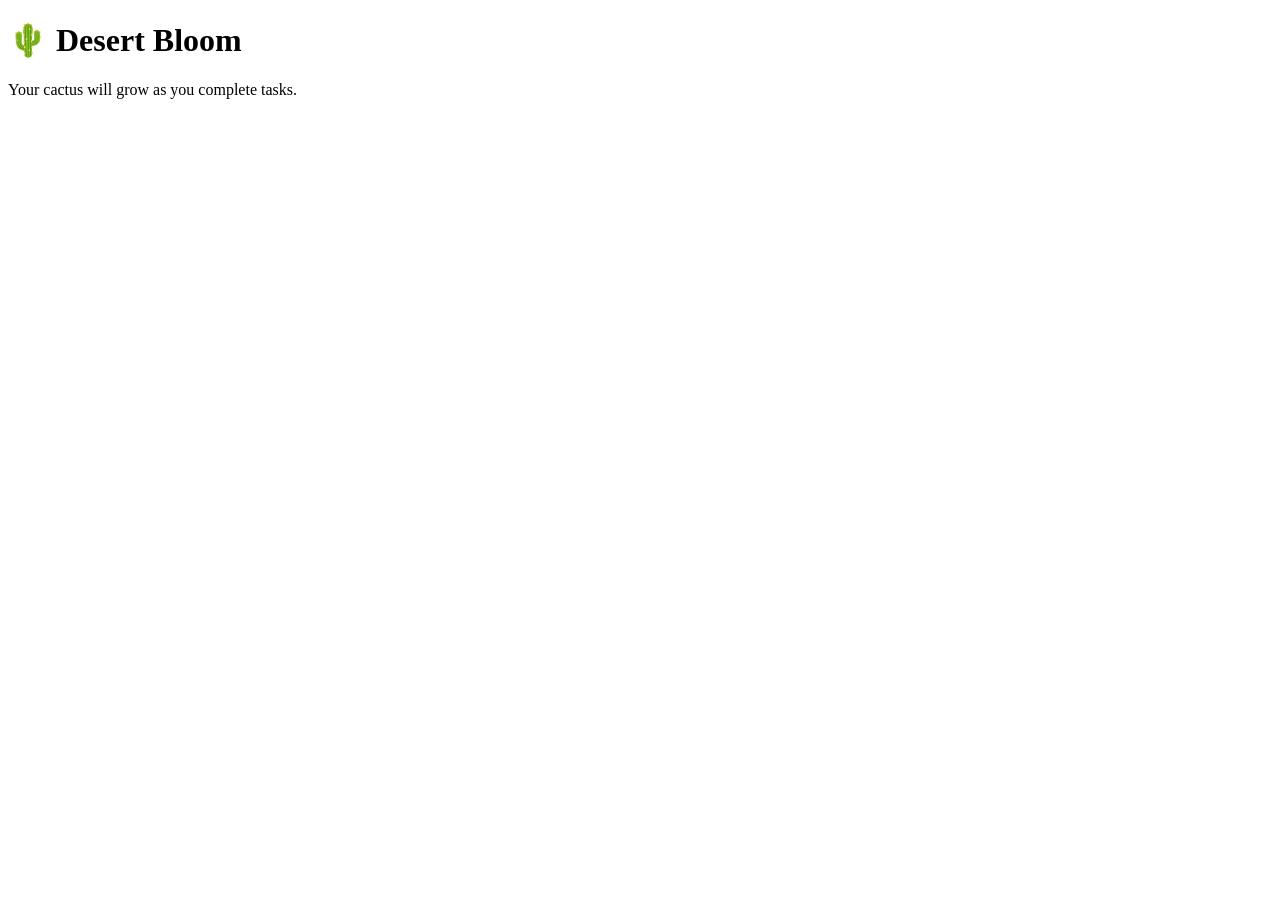
==== commit 68c7e635: "Create index.html" ====
--- a/index.html
+++ b/index.html
@@ -4,224 +4,16 @@
 <meta charset="UTF-8">
 <meta name="viewport" content="width=device-width, initial-scale=1.0">
 <title>Desert Bloom</title>
+<link rel="stylesheet" href="style.css">
+</head>
 
-<link rel="stylesheet" href="style.css">
-
-<link href="https://fonts.googleapis.com/css2?family=Playfair+Display:wght@400;700&family=Lato:wght@300;400;700&display=swap" rel="stylesheet">
-
-</head>
 <body>
 
-<header class="app-header">
-<div class="header-inner">
-<h1 class="app-title">🌵 Desert Bloom</h1>
+<h1>🌵 Desert Bloom</h1>
 
-<div class="streak-badge">
-<span id="streak-count">0</span>
-<span class="streak-label">day streak</span>
+<div id="app">
+<p>Your cactus will grow as you complete tasks.</p>
 </div>
-
-</div>
-</header>
-
-
-<nav class="tab-bar">
-<button class="tab-btn active" data-tab="home">Home</button>
-<button class="tab-btn" data-tab="tasks">Tasks</button>
-<button class="tab-btn" data-tab="history">History</button>
-<button class="tab-btn" data-tab="settings">Settings</button>
-</nav>
-
-
-<main class="app-main">
-
-
-<!-- HOME -->
-<section id="tab-home" class="tab-panel active">
-
-<div class="home-greeting-block">
-<p id="greeting-text" class="home-greeting-text">Good morning.</p>
-<p class="home-subtext">Let's get started.</p>
-</div>
-
-
-<div class="desert-scene">
-<canvas id="main-cactus" width="300" height="260"></canvas>
-</div>
-
-
-<div class="desert-stats-inline">
-
-<div class="stat-row">
-<span class="stat-label">Growth level</span>
-<span class="stat-val" id="growth-level">0</span>
-</div>
-
-<div class="stat-row">
-<span class="stat-label">Total completed</span>
-<span class="stat-val" id="total-completed">0</span>
-</div>
-
-<div class="stat-row">
-<span class="stat-label">Current streak</span>
-<span class="stat-val" id="desert-streak">0 days</span>
-</div>
-
-<div class="progress-wrap">
-<div class="progress-bar-bg">
-<div class="progress-bar-fill" id="growth-bar"></div>
-</div>
-<p class="progress-label" id="progress-label">0 / 10 to next level</p>
-</div>
-
-</div>
-
-
-<div class="today-progress-wrap">
-<div class="today-progress-bar-bg">
-<div class="today-progress-bar-fill" id="today-progress-fill"></div>
-</div>
-
-<span class="today-progress-label" id="today-progress-label">0 of 0 done</span>
-</div>
-
-
-<ul id="home-task-list" class="checklist"></ul>
-
-
-<!-- WELLNESS TRACKER -->
-<div class="wellness-card">
-
-<h2 class="section-title">Wellness</h2>
-
-<div class="wellness-row">
-
-<div class="wellness-label">
-Water today
-</div>
-
-<div class="water-controls">
-
-<button id="water-minus-btn" class="water-btn">-</button>
-
-<span id="water-count" class="water-count">
-0
-</span>
-
-<button id="water-plus-btn" class="water-btn">+</button>
-
-</div>
-
-<div class="water-hint">
-glasses
-</div>
-
-</div>
-
-
-<div class="wellness-row">
-
-<div class="wellness-label">
-Cycle
-</div>
-
-<select id="flow-input">
-
-<option value="none">No flow</option>
-<option value="light">Light</option>
-<option value="medium">Medium</option>
-<option value="heavy">Heavy</option>
-
-</select>
-
-<div id="flow-today" class="flow-text">
-No flow
-</div>
-
-</div>
-
-</div>
-
-
-</section>
-
-
-<!-- TASKS -->
-<section id="tab-tasks" class="tab-panel">
-
-<div class="add-task-form">
-
-<h2 class="section-title">
-Add a Task
-</h2>
-
-<input type="text" id="task-name-input" placeholder="Task name…" maxlength="80">
-
-<div class="form-row">
-
-<input type="time" id="task-time-input">
-
-<select id="task-repeat-input">
-
-<option value="daily">Daily</option>
-<option value="weekly">Weekly</option>
-<option value="once">One-time</option>
-
-</select>
-
-</div>
-
-<button class="btn-primary btn-full" id="add-task-btn">
-+ Add Task
-</button>
-
-</div>
-
-
-<h2 class="section-title">
-All Tasks
-</h2>
-
-<ul id="all-task-list" class="task-list"></ul>
-
-</section>
-
-
-
-<!-- HISTORY -->
-<section id="tab-history" class="tab-panel">
-
-<h2 class="section-title">
-Completion History
-</h2>
-
-<ul id="history-list" class="history-list"></ul>
-
-</section>
-
-
-
-<!-- SETTINGS -->
-<section id="tab-settings" class="tab-panel">
-
-<h2 class="section-title">
-Data
-</h2>
-
-<div class="settings-card">
-
-<button class="btn-danger btn-full" id="reset-btn">
-Reset all data
-</button>
-
-</div>
-
-</section>
-
-
-</main>
-
-<div id="toast" class="toast hidden"></div>
 
 <script src="app.js"></script>
 
